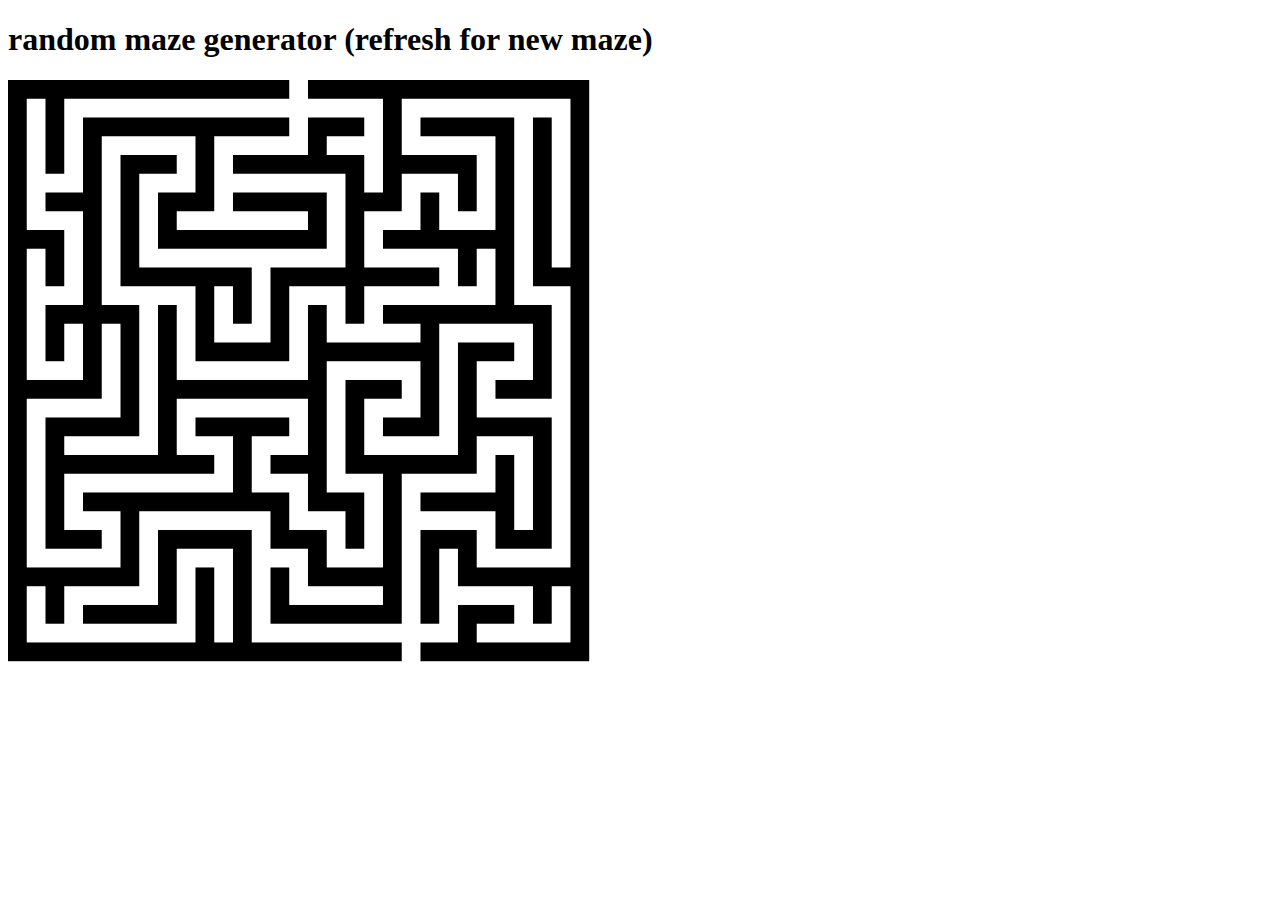
==== index.html @ 0a8f38d8 "add maze" ====
<!DOCTYPE html>
<html>
	<head>
		<meta charset='utf-8'/>
		<meta http-equiv='Content-type' content='text/html; charset=utf-8'/>
		<meta name='viewport' content='width=device-width, initial-scale=1'/>
		
		<title>Encrypted Maze</title>
		<meta name='description' content='This my hobby site for my projects.'>
		<meta name='author' content='Maze'>
		
		<link rel='icon' href='./favicon.ico'/>
		
	</head>
	<body>
		<h1>random maze generator (refresh for new maze)</h1>
		<img src='./maze.png'>
	</body>
</html>
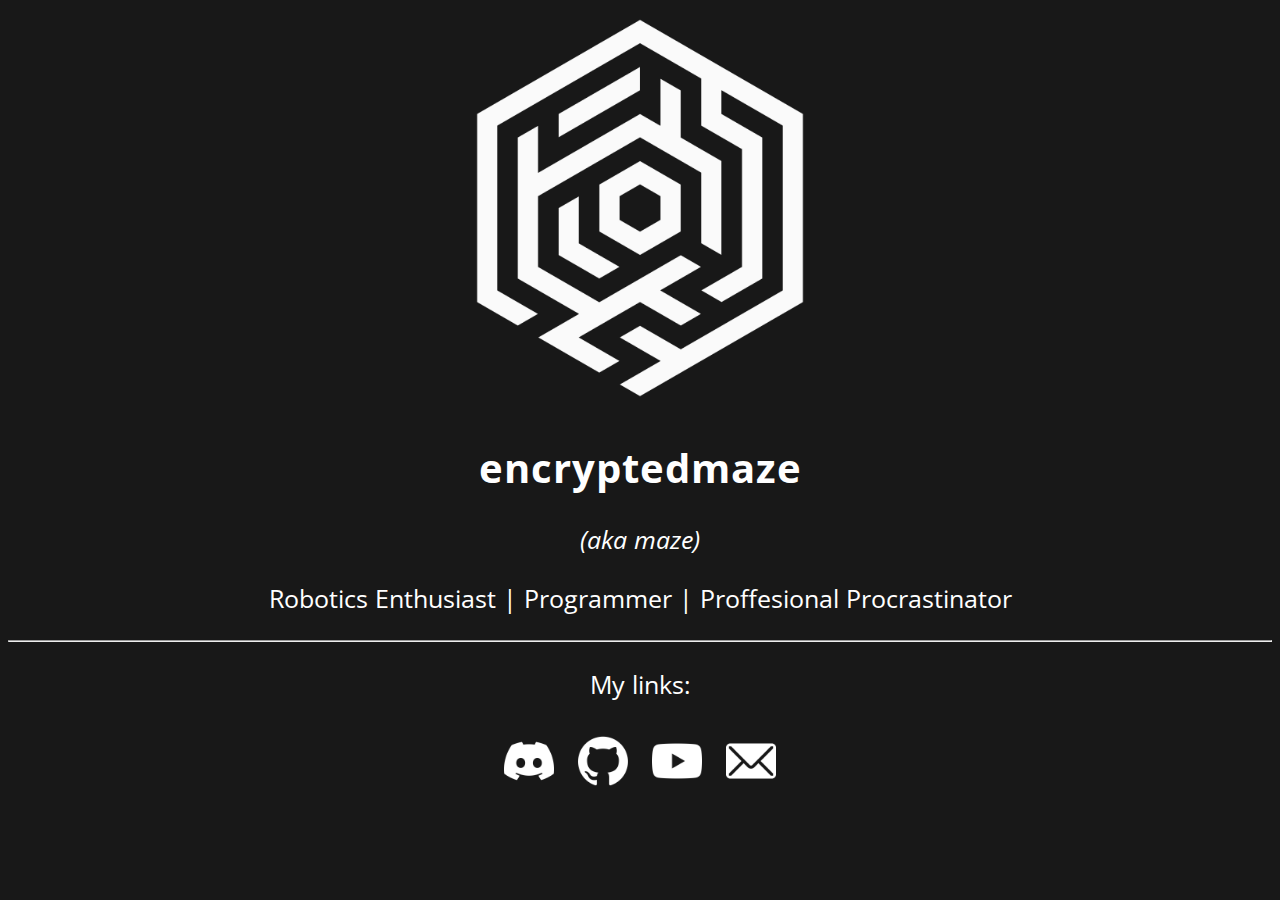
==== commit 0cdab33d: "updated things" ====
--- a/index.html
+++ b/index.html
@@ -5,15 +5,26 @@
 		<meta http-equiv='Content-type' content='text/html; charset=utf-8'/>
 		<meta name='viewport' content='width=device-width, initial-scale=1'/>
 		
-		<title>Encrypted Maze</title>
-		<meta name='description' content='This my hobby site for my projects.'>
+		<title>encryptedmaze</title>
+		<meta name='description' content='This my personal website, for hobby projects.'>
 		<meta name='author' content='Maze'>
-		
+
 		<link rel='icon' href='./favicon.ico'/>
-		
+		<link rel="preconnect" href="https://fonts.googleapis.com">
+		<link rel="preconnect" href="https://fonts.gstatic.com" crossorigin>
+		<link href="https://fonts.googleapis.com/css2?family=Open+Sans:wght@500&display=swap" rel="stylesheet">
+		<link rel='stylesheet' href='style.css'>
 	</head>
 	<body>
-		<h1>random maze generator (refresh for new maze)</h1>
-		<img src='./maze.png'>
+		<img src='./maze.png' class='bg-img'>
+		<h1>encryptedmaze</h1>
+		<p><i>(aka maze)</i></p>
+		<p>Robotics Enthusiast | Programmer | Proffesional Procrastinator</p>
+		<hr>
+		<p>My links:</p>
+		<a href='https://discord.gg/jrUhKHJq85' class='btn'><img src='discord-logo.png'></a>
+		<a href='https://github.com/MazeOfEncryption/' class='btn'><img src='github-logo.png'></a>
+		<a href='https://www.youtube.com/channel/UCks2W_a6RQEH5hhVzHfBwYg' class='btn'><img src='youtube-logo.png'></a>
+		<a href='mailto:encryptedmaze@gmail.com' class='btn'><img src='email-icon.png'></a>
 	</body>
 </html>--- a/style.css
+++ b/style.css
@@ -0,0 +1,33 @@
+html {
+	background: #181818;
+	height: 100%;
+    margin: 0;
+    background-repeat: no-repeat;
+    background-attachment: fixed;
+	color: #FFF;
+	text-align: center;
+	font-family: 'Open Sans', sans-serif;
+}
+h1 {
+	letter-spacing: 1px;
+	font-size: 40px;
+}
+p {
+	font-size: 25px;
+}
+.bg-img {
+	width: 400px;
+	max-width: 75%;
+}
+.btn {
+	display: inline-block;
+	margin: 10px 10px;
+}
+.btn:hover {
+	opacity: 0.5;
+	transition: all 0.25s ease-in-out;
+}
+.btn img {
+	width: 50px;
+	height: 50px;
+}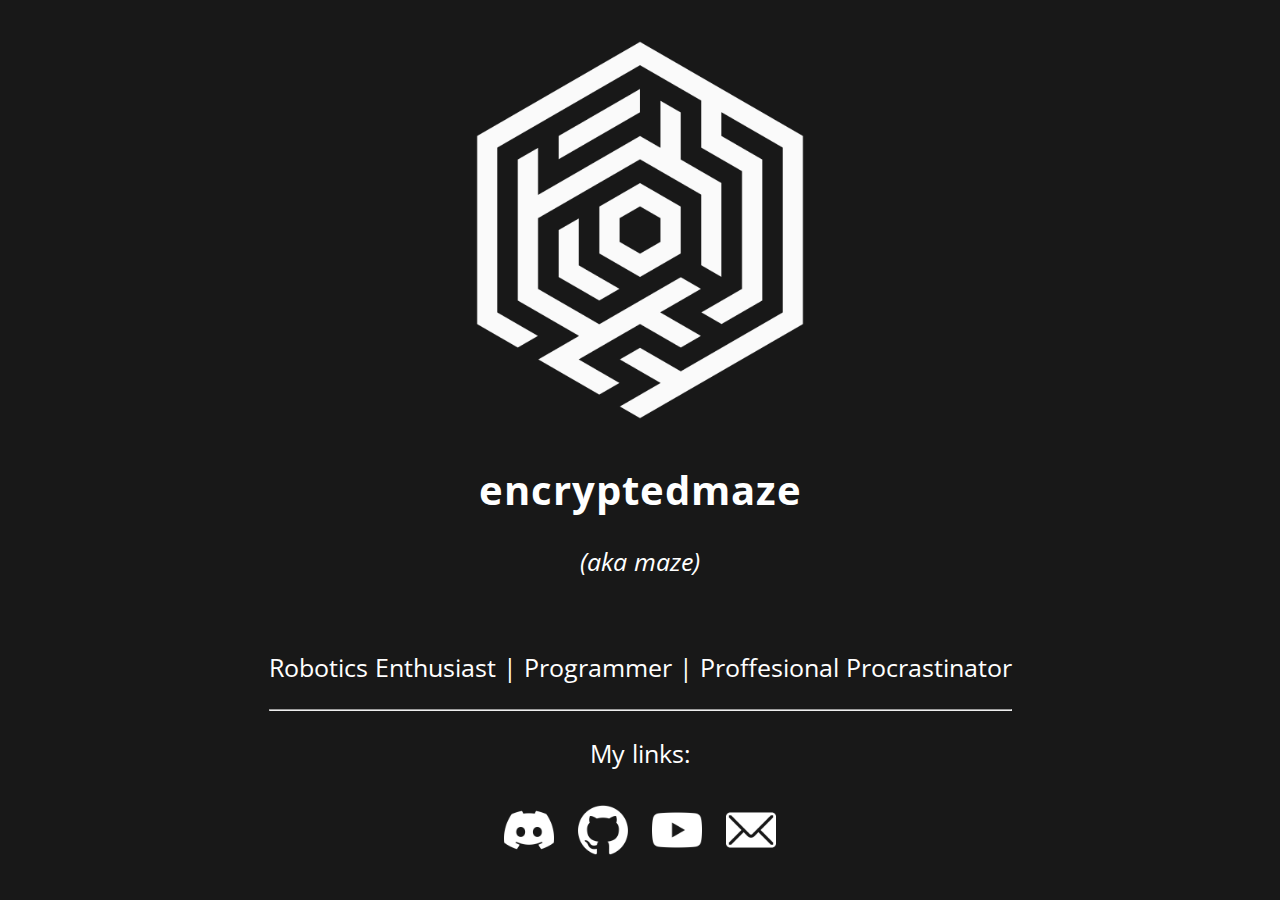
==== commit 36ec74b4: "mild visual adjustments" ====
--- a/index.html
+++ b/index.html
@@ -18,7 +18,7 @@
 	<body>
 		<img src='./maze.png' class='bg-img'>
 		<h1>encryptedmaze</h1>
-		<p><i>(aka maze)</i></p>
+		<p><i>(aka maze)</i></p><br>
 		<p>Robotics Enthusiast | Programmer | Proffesional Procrastinator</p>
 		<hr>
 		<p>My links:</p>
--- a/style.css
+++ b/style.css
@@ -7,6 +7,13 @@
 	color: #FFF;
 	text-align: center;
 	font-family: 'Open Sans', sans-serif;
+	display: table;
+    margin: auto;
+}
+body {
+	height: 100%;
+	display: table-cell;
+    vertical-align: middle;
 }
 h1 {
 	letter-spacing: 1px;
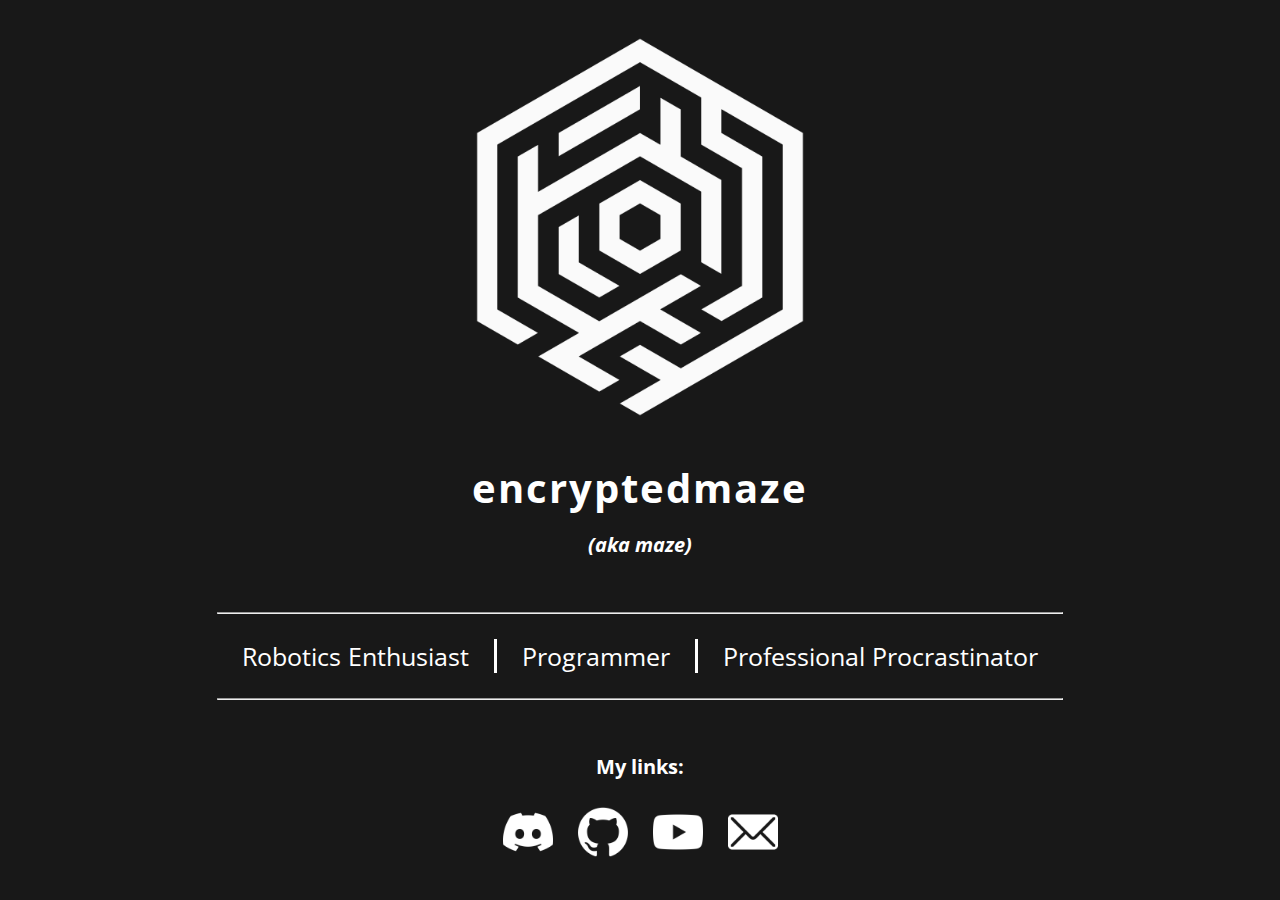
==== commit 3c09174a: "Improved spacing between things" ====
--- a/index.html
+++ b/index.html
@@ -10,18 +10,21 @@
 		<meta name='author' content='Maze'>
 
 		<link rel='icon' href='./favicon.ico'/>
-		<link rel="preconnect" href="https://fonts.googleapis.com">
-		<link rel="preconnect" href="https://fonts.gstatic.com" crossorigin>
-		<link href="https://fonts.googleapis.com/css2?family=Open+Sans:wght@500&display=swap" rel="stylesheet">
+		<link rel='preconnect' href='https://fonts.googleapis.com'>
+		<link rel='preconnect' href='https://fonts.gstatic.com' crossorigin>
+		<link href='https://fonts.googleapis.com/css2?family=Open+Sans:wght@500&display=swap' rel='stylesheet'>
 		<link rel='stylesheet' href='style.css'>
 	</head>
 	<body>
-		<img src='./maze.png' class='bg-img'>
+		<div class='bg-container'><img src='./maze.png' class='bg-img'></div>
 		<h1>encryptedmaze</h1>
-		<p><i>(aka maze)</i></p><br>
-		<p>Robotics Enthusiast | Programmer | Proffesional Procrastinator</p>
+		<h2><i>(aka maze)</i></h2><br>
 		<hr>
-		<p>My links:</p>
+		<ul>
+			<li>Robotics Enthusiast</li><li>Programmer</li><li>Professional Procrastinator</li>
+		</ul>
+		<hr><br>
+		<h2>My links:</h2>
 		<a href='https://discord.gg/jrUhKHJq85' class='btn'><img src='discord-logo.png'></a>
 		<a href='https://github.com/MazeOfEncryption/' class='btn'><img src='github-logo.png'></a>
 		<a href='https://www.youtube.com/channel/UCks2W_a6RQEH5hhVzHfBwYg' class='btn'><img src='youtube-logo.png'></a>
--- a/style.css
+++ b/style.css
@@ -5,36 +5,77 @@
     background-repeat: no-repeat;
     background-attachment: fixed;
 	color: #FFF;
-	text-align: center;
+	
 	font-family: 'Open Sans', sans-serif;
 	display: table;
     margin: auto;
+    max-width: 100%;
+    overflow-x: hidden;
 }
 body {
 	height: 100%;
 	display: table-cell;
     vertical-align: middle;
+
+    text-align: center;
 }
 h1 {
-	letter-spacing: 1px;
-	font-size: 40px;
+	letter-spacing: 2px;
+	font-size: 2em;
+    margin-bottom: 0;
 }
-p {
-	font-size: 25px;
+h2 {
+    font-size: 1em;
+}
+ul {
+	font-size: 1.25em;
+    padding: 0;
+    vertical-align: middle;
+}
+@media (min-width:961px) {
+    html {
+        font-size: 20px;
+    }
+    li {
+       border-right: 3px solid white;
+    }
+} 
+@media (max-width:960px) {
+    html {
+        font-size: 17px;
+    }
+    li {
+        width: 90%;
+    }
+}
+li {
+    display: inline-block;
+    
+    margin: 0;
+    padding: 0em 1em;
+}
+li:last-child {
+    border-right: none;
+}
+.bg-container {
+    display: block;
+	overflow: hidden;
+	position: relative;
+	text-align: center;
 }
 .bg-img {
 	width: 400px;
-	max-width: 75%;
+	max-width: 50%;
 }
 .btn {
 	display: inline-block;
-	margin: 10px 10px;
+	margin: 0.5em 0.5em;
 }
 .btn:hover {
 	opacity: 0.5;
 	transition: all 0.25s ease-in-out;
 }
 .btn img {
-	width: 50px;
-	height: 50px;
+	width: 2.5em;
+	height: 2.5em;
 }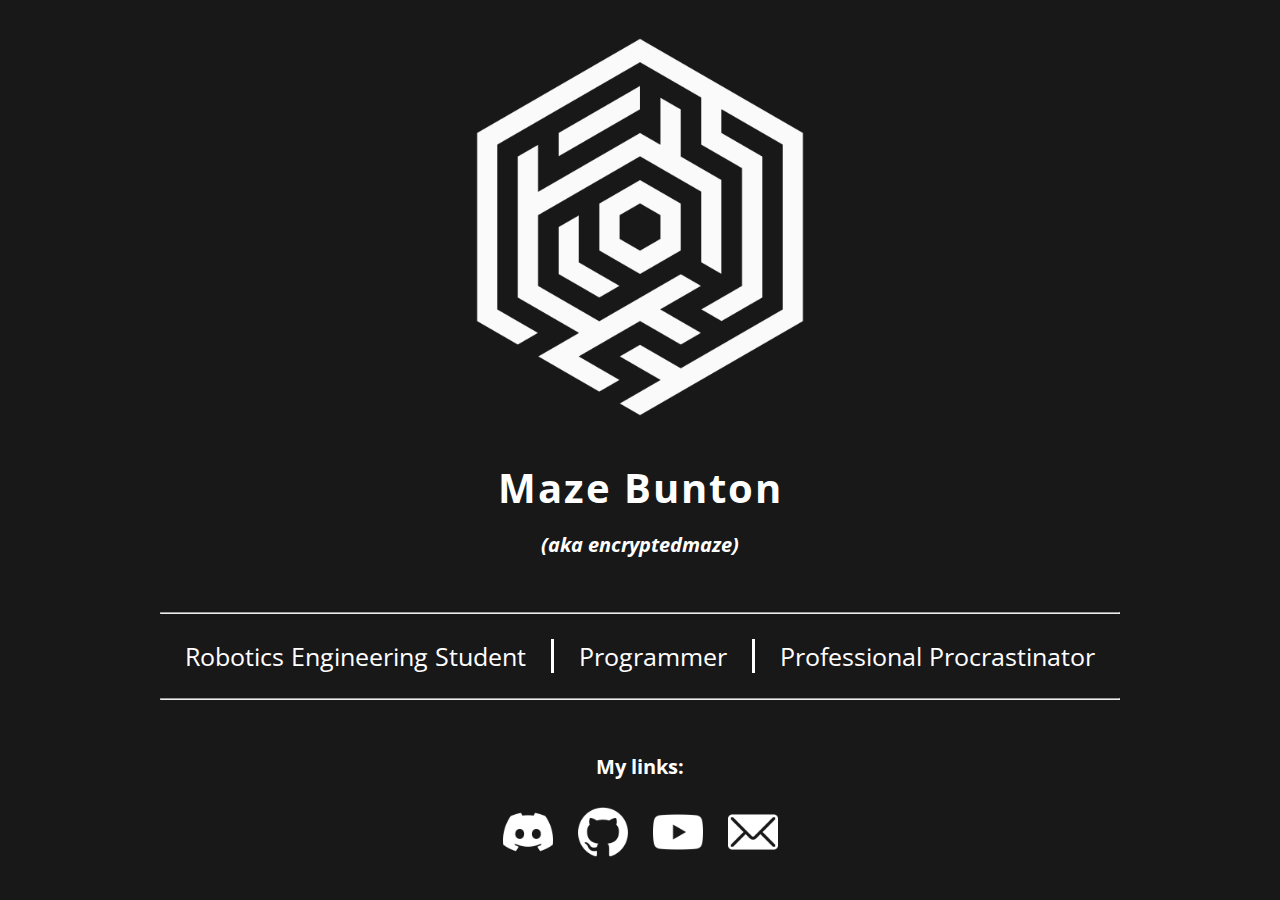
==== commit 7345ba62: "Update index.html" ====
--- a/index.html
+++ b/index.html
@@ -5,8 +5,8 @@
 		<meta http-equiv='Content-type' content='text/html; charset=utf-8'/>
 		<meta name='viewport' content='width=device-width, initial-scale=1'/>
 		
-		<title>encryptedmaze</title>
-		<meta name='description' content='This my personal website, for hobby projects.'>
+		<title>Maze Bunton</title>
+		<meta name='description' content='This is my personal website for hobby projects.'>
 		<meta name='author' content='Maze'>
 
 		<link rel='icon' href='./favicon.ico'/>
@@ -17,17 +17,17 @@
 	</head>
 	<body>
 		<div class='bg-container'><img src='./maze.png' class='bg-img'></div>
-		<h1>encryptedmaze</h1>
-		<h2><i>(aka maze)</i></h2><br>
+		<h1>Maze Bunton</h1>
+		<h2><i>(aka encryptedmaze)</i></h2><br>
 		<hr>
 		<ul>
-			<li>Robotics Enthusiast</li><li>Programmer</li><li>Professional Procrastinator</li>
+			<li>Robotics Engineering Student</li><li>Programmer</li><li>Professional Procrastinator</li>
 		</ul>
 		<hr><br>
-		<h2>My links:</h2>
+		<h2 class='links-header'>My links:</h2>
 		<a href='https://discord.gg/jrUhKHJq85' class='btn'><img src='discord-logo.png'></a>
 		<a href='https://github.com/MazeOfEncryption/' class='btn'><img src='github-logo.png'></a>
 		<a href='https://www.youtube.com/channel/UCks2W_a6RQEH5hhVzHfBwYg' class='btn'><img src='youtube-logo.png'></a>
 		<a href='mailto:encryptedmaze@gmail.com' class='btn'><img src='email-icon.png'></a>
 	</body>
-</html>+</html>
--- a/style.css
+++ b/style.css
@@ -1,3 +1,11 @@
+
+
+* {
+  -webkit-font-smoothing: antialiased;
+  -moz-osx-font-smoothing: grayscale;
+}
+
+
 html {
 	background: #181818;
 	height: 100%;
@@ -19,7 +27,37 @@
 
     text-align: center;
 }
+@keyframes slideFromTop {
+    0% {
+        transform: translateY(-20%);
+        opacity: 0%;
+    }
+    65% {
+        transform: translateY(0%);
+    }
+    100% {
+        transform: translateY(0%);
+        opacity: 100%;
+    }
+}
+@keyframes slideFromTopBounce {
+    0% {
+        transform: translateY(-20%);
+        opacity: 0%;
+    }
+    65% {
+        transform: translateY(1%);
+    }
+    100% {
+        transform: translateY(0);
+        opacity: 100%;
+    }
+}
+/* @keyframes duration | easing-function | delay | iteration-count | direction | fill-mode | play-state | name */
 h1 {
+    /* Forces GPU rendering on this element. */
+    transform: translateZ(0.1);
+    animation: 0.8s ease-out 0.2s 1 normal backwards slideFromTopBounce;
 	letter-spacing: 2px;
 	font-size: 2em;
     margin-bottom: 0;
@@ -27,10 +65,28 @@
 h2 {
     font-size: 1em;
 }
+i {
+    /* Forces GPU rendering on this element. */
+    transform: translateZ(0.1);
+    animation: 0.8s ease-out 0.4s 1 normal backwards slideFromTop;
+}
+hr {
+    /* Forces GPU rendering on this element. */
+    transform: translateZ(0.1);
+    animation: 0.8s ease-out 0.6s 1 normal backwards slideFromTop;
+}
 ul {
+    /* Forces GPU rendering on this element. */
+    transform: translateZ(0.1);
+    animation: 0.8s ease-out 0.8s 1 normal backwards slideFromTop;
 	font-size: 1.25em;
     padding: 0;
     vertical-align: middle;
+}
+.links-header {
+    /* Forces GPU rendering on this element. */
+    transform: translateZ(0.1);
+    animation: 0.8s ease-out 1.0s 1 normal backwards slideFromTop;
 }
 @media (min-width:961px) {
     html {
@@ -58,6 +114,9 @@
     border-right: none;
 }
 .bg-container {
+    /* Forces GPU rendering on this element. */
+    transform: translateZ(0.1);
+    animation: 0.8s ease-out 0s 1 slideFromTopBounce;
     display: block;
 	overflow: hidden;
 	position: relative;
@@ -68,12 +127,16 @@
 	max-width: 50%;
 }
 .btn {
+    /* Forces GPU rendering on this element. */
+    transform: translateZ(0.1);
+    animation: 0.8s ease-out 1.2s 1 normal backwards slideFromTop;
 	display: inline-block;
 	margin: 0.5em 0.5em;
 }
 .btn:hover {
 	opacity: 0.5;
-	transition: all 0.25s ease-in-out;
+    transform: scale(110%);
+	transition: opacity 0.25s ease-in-out;
 }
 .btn img {
 	width: 2.5em;
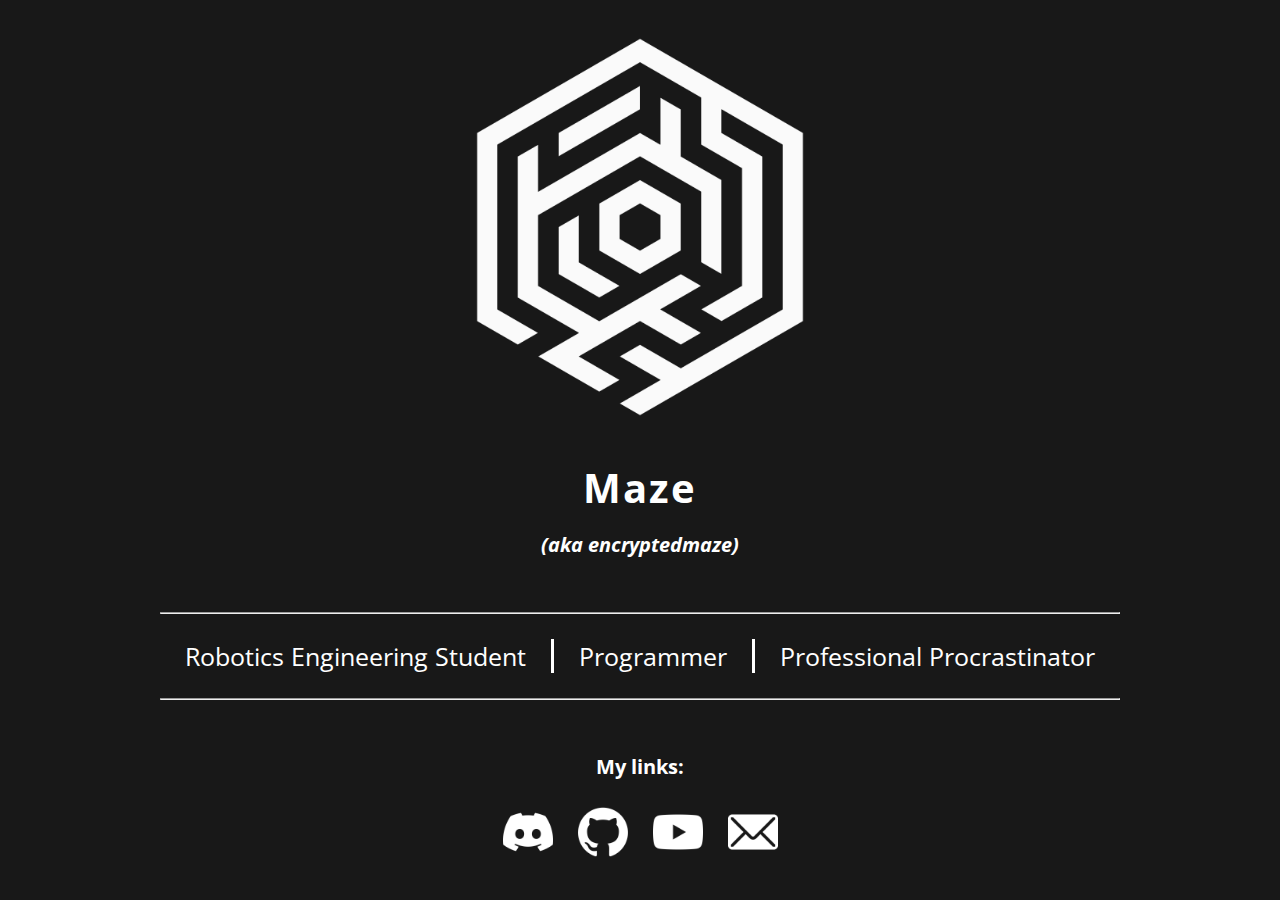
==== commit f071c0df: "Update index.html" ====
--- a/index.html
+++ b/index.html
@@ -5,7 +5,7 @@
 		<meta http-equiv='Content-type' content='text/html; charset=utf-8'/>
 		<meta name='viewport' content='width=device-width, initial-scale=1'/>
 		
-		<title>Maze Bunton</title>
+		<title>Maze</title>
 		<meta name='description' content='This is my personal website for hobby projects.'>
 		<meta name='author' content='Maze'>
 
@@ -17,7 +17,7 @@
 	</head>
 	<body>
 		<div class='bg-container'><img src='./maze.png' class='bg-img'></div>
-		<h1>Maze Bunton</h1>
+		<h1>Maze</h1>
 		<h2><i>(aka encryptedmaze)</i></h2><br>
 		<hr>
 		<ul>
